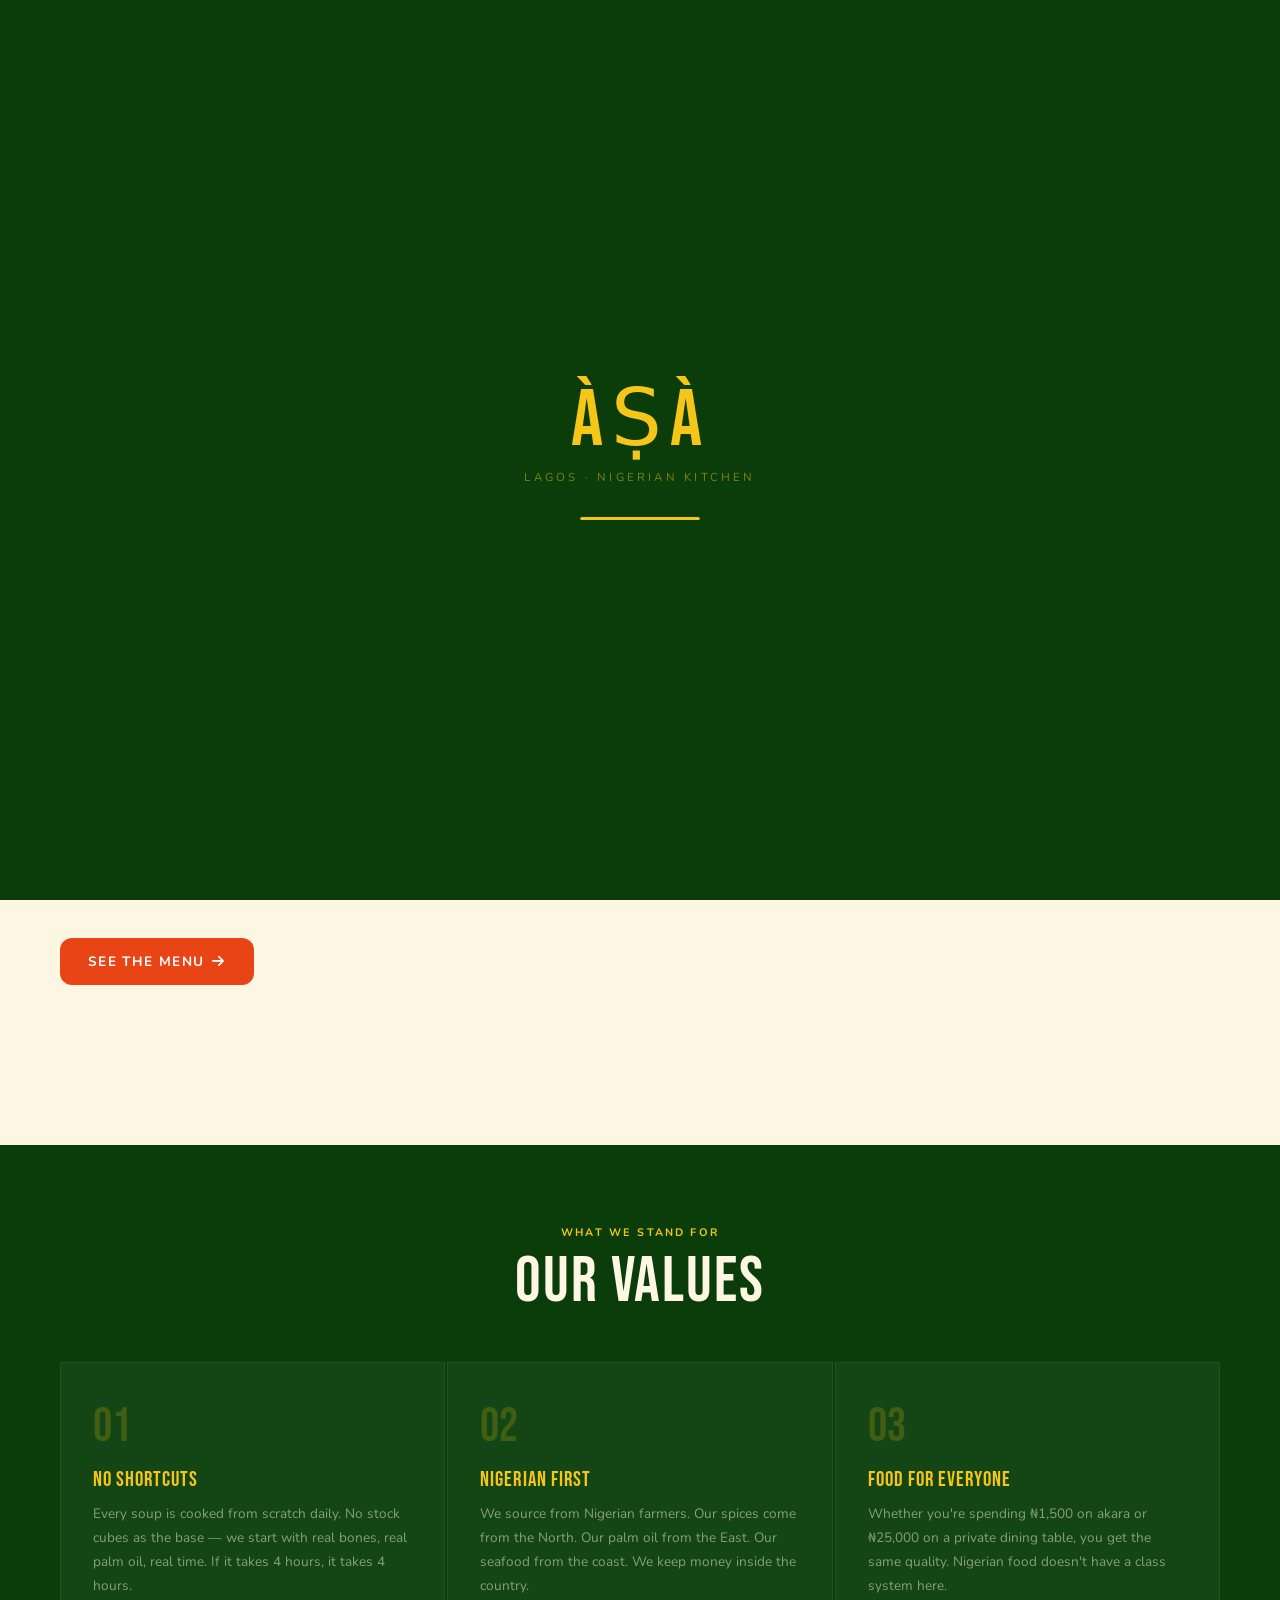
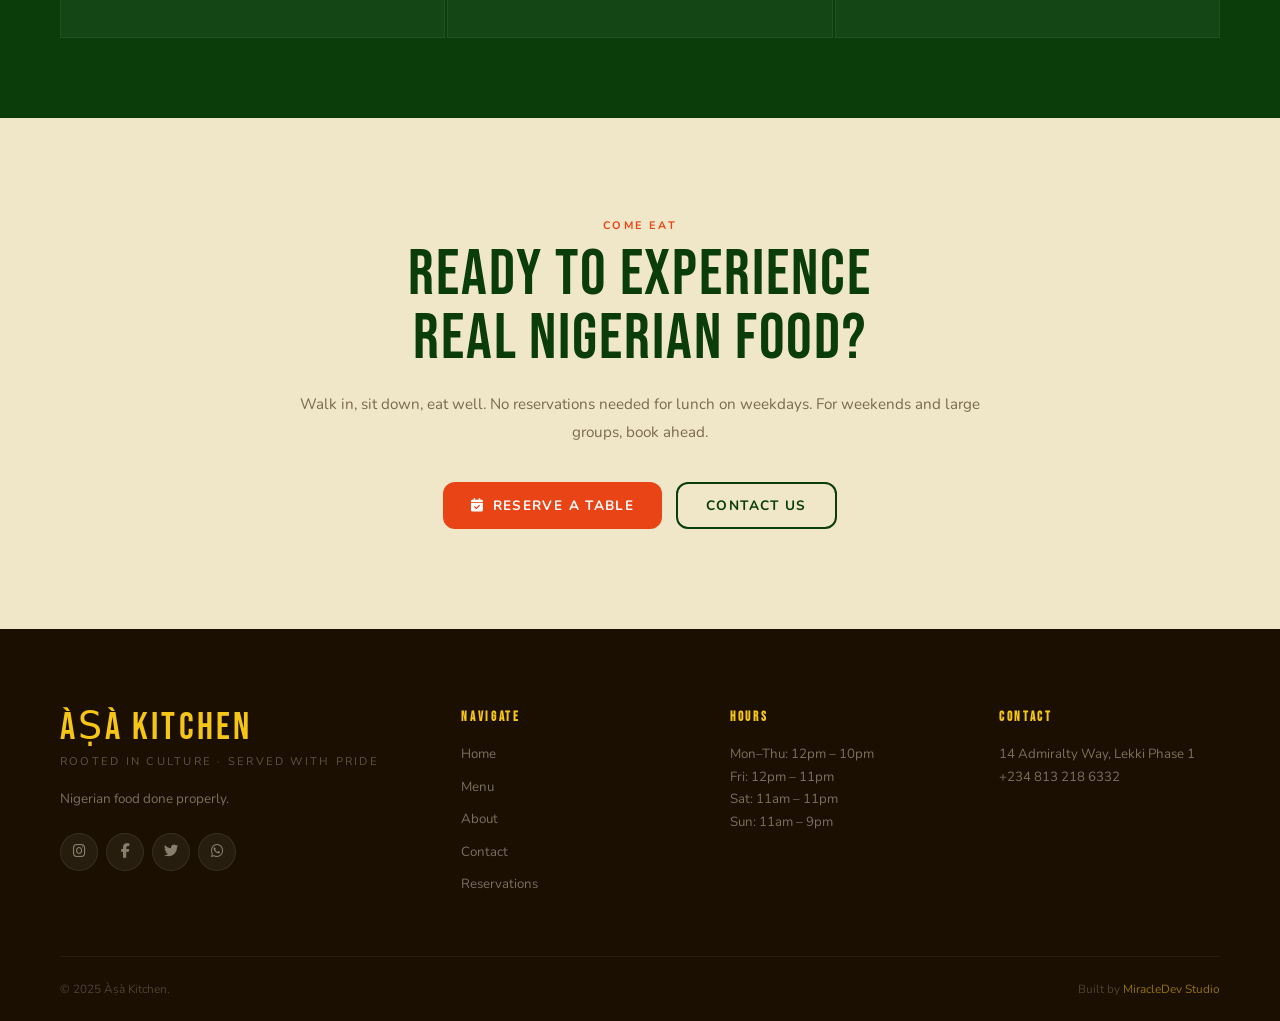
==== about.html @ 30924e13 "Add files via upload" ====
<!DOCTYPE html>
<html lang="en">
<head>
  <meta charset="UTF-8"/><meta name="viewport" content="width=device-width,initial-scale=1.0"/>
  <title>About — Àṣà Kitchen</title>
  <link rel="stylesheet" href="https://cdnjs.cloudflare.com/ajax/libs/font-awesome/6.5.0/css/all.min.css"/>
  <link rel="stylesheet" href="css/style.css"/>
</head>
<body>
<div id="preloader"><div class="pre-logo">ÀṢÀ</div><div class="pre-tagline">Lagos · Nigerian Kitchen</div><div class="pre-bar"><div class="pre-bar-fill"></div></div></div>
<nav class="navbar">
  <a href="index.html" class="nav-brand">ÀṢÀ <span>Kitchen</span></a>
  <ul class="nav-links" id="nav-links">
    <li><a href="index.html">Home</a></li><li><a href="menu.html">Menu</a></li><li><a href="about.html">About</a></li><li><a href="contact.html">Contact</a></li>
    <li class="nav-reserve"><a href="reservations.html">Reserve a Table</a></li>
  </ul>
  <div class="hamburger" id="hamburger"><span></span><span></span><span></span></div>
</nav>

<div class="page-banner">
  <div class="page-banner-content">
    <div class="section-label">Who We Are</div>
    <h1>Our Story</h1>
    <div class="breadcrumb"><a href="index.html">Home</a><i class="fa fa-chevron-right" style="font-size:.6rem;margin:0 4px"></i><span>About</span></div>
  </div>
</div>

<section class="about-section">
  <div class="about-grid reveal">
    <div>
      <div class="section-label">The Beginning</div>
      <div class="section-title" style="color:var(--green)">From a Buka Stall<br>to Lekki Phase 1</div>
      <p class="about-body">Àṣà Kitchen started in 2019 as a small buka stall on Adeleke Street, Surulere. The founder, Chef Adaeze Okonkwo, grew up watching her mother cook for weddings, naming ceremonies, and Sunday gatherings across Anambra State. She brought those recipes to Lagos.</p>
      <p class="about-body">The stall got too small. Word spread. In 2022, we moved to a proper kitchen on Victoria Island — not to become fancy, but because we needed room to cook properly. The firewood stayed. The palm oil stayed. The recipes stayed.</p>
      <p class="about-body">Today, Àṣà Kitchen feeds hundreds of people every week — from office workers grabbing lunch to families celebrating milestones. The food is the same as it's always been. That's the point.</p>
      <a href="menu.html" class="btn-primary" style="margin-top:24px;display:inline-flex;align-items:center;gap:8px;">See the Menu <i class="fa fa-arrow-right"></i></a>
    </div>
    <div class="about-img-wrap reveal">
      <img src="https://images.unsplash.com/photo-1414235077428-338989a2e8c0?w=900&q=80" alt="Àṣà Kitchen"/>
    </div>
  </div>
</section>

<section class="values-section">
  <div class="section-label" style="color:var(--yellow);text-align:center">What We Stand For</div>
  <div class="section-title" style="color:var(--cream);text-align:center">Our Values</div>
  <div class="values-grid reveal">
    <div class="value-card">
      <div class="value-num">01</div>
      <div class="value-title">No Shortcuts</div>
      <p class="value-text">Every soup is cooked from scratch daily. No stock cubes as the base — we start with real bones, real palm oil, real time. If it takes 4 hours, it takes 4 hours.</p>
    </div>
    <div class="value-card">
      <div class="value-num">02</div>
      <div class="value-title">Nigerian First</div>
      <p class="value-text">We source from Nigerian farmers. Our spices come from the North. Our palm oil from the East. Our seafood from the coast. We keep money inside the country.</p>
    </div>
    <div class="value-card">
      <div class="value-num">03</div>
      <div class="value-title">Food for Everyone</div>
      <p class="value-text">Whether you're spending ₦1,500 on akara or ₦25,000 on a private dining table, you get the same quality. Nigerian food doesn't have a class system here.</p>
    </div>
  </div>
</section>

<section style="background:var(--sand);padding:100px 60px;" class="reveal">
  <div style="max-width:700px;margin:0 auto;text-align:center;">
    <div class="section-label" style="color:var(--red)">Come Eat</div>
    <div class="section-title" style="color:var(--green);margin-bottom:20px;">Ready to Experience<br>Real Nigerian Food?</div>
    <p style="font-size:.95rem;color:var(--muted);line-height:1.8;margin-bottom:36px;">Walk in, sit down, eat well. No reservations needed for lunch on weekdays. For weekends and large groups, book ahead.</p>
    <div style="display:flex;gap:14px;justify-content:center;flex-wrap:wrap;">
      <a href="reservations.html" class="btn-primary"><i class="fa fa-calendar-check"></i> Reserve a Table</a>
      <a href="contact.html" class="btn-outline" style="border-color:var(--green);color:var(--green);">Contact Us</a>
    </div>
  </div>
</section>

<footer class="footer">
  <div class="footer-top">
    <div><div class="footer-brand-name">ÀṢÀ Kitchen</div><div class="footer-brand-tag">Rooted in Culture · Served with Pride</div><p class="footer-brand-desc">Nigerian food done properly.</p><div class="footer-socials"><a href="#" class="fsocial"><i class="fab fa-instagram"></i></a><a href="#" class="fsocial"><i class="fab fa-facebook-f"></i></a><a href="#" class="fsocial"><i class="fab fa-twitter"></i></a><a href="https://wa.me/2348132186332" class="fsocial"><i class="fab fa-whatsapp"></i></a></div></div>
    <div class="footer-col"><h4>Navigate</h4><ul><li><a href="index.html">Home</a></li><li><a href="menu.html">Menu</a></li><li><a href="about.html">About</a></li><li><a href="contact.html">Contact</a></li><li><a href="reservations.html">Reservations</a></li></ul></div>
    <div class="footer-col"><h4>Hours</h4><p>Mon–Thu: 12pm – 10pm</p><p>Fri: 12pm – 11pm</p><p>Sat: 11am – 11pm</p><p>Sun: 11am – 9pm</p></div>
    <div class="footer-col"><h4>Contact</h4><p>14 Admiralty Way, Lekki Phase 1</p><a href="tel:+2348132186332">+234 813 218 6332</a></div>
  </div>
  <div class="footer-bottom"><p>&copy; 2025 Àṣà Kitchen.</p><p>Built by <a href="#">MiracleDev Studio</a></p></div>
</footer>
<a href="#" class="back-top" id="backTop"><i class="fa fa-arrow-up"></i></a>
<script src="js/main.js"></script>
</body></html>
---- css/style.css ----
@import url("https://fonts.googleapis.com/css2?family=Bebas+Neue&family=Nunito:wght@300;400;600;700&display=swap");

:root {
  --green: #0a3d0a;
  --green2: #0f5c0f;
  --red: #e84416;
  --red-dk: #c23510;
  --yellow: #f5c518;
  --cream: #fdf6e3;
  --sand: #f0e6c8;
  --ink: #1a0f00;
  --muted: #7a6a50;
  --border: rgba(26, 15, 0, 0.12);
}

*,
*::before,
*::after {
  box-sizing: border-box;
  margin: 0;
  padding: 0;
}
html {
  scroll-behavior: smooth;
}
body {
  font-family: "Nunito", sans-serif;
  font-weight: 400;
  background: var(--cream);
  color: var(--ink);
  overflow-x: hidden;
}
a {
  text-decoration: none;
  transition: 0.3s ease;
}
img {
  max-width: 100%;
  display: block;
}

/* PRELOADER */
#preloader {
  position: fixed;
  inset: 0;
  background: var(--green);
  z-index: 99999;
  display: flex;
  align-items: center;
  justify-content: center;
  flex-direction: column;
  transition: opacity 0.6s ease, visibility 0.6s ease;
}
#preloader.hidden {
  opacity: 0;
  visibility: hidden;
  pointer-events: none;
}
.pre-logo {
  font-family: "Bebas Neue", sans-serif;
  font-size: 5rem;
  color: var(--yellow);
  letter-spacing: 0.1em;
  line-height: 1;
}
.pre-tagline {
  font-size: 0.72rem;
  color: rgba(245, 197, 24, 0.5);
  letter-spacing: 0.28em;
  text-transform: uppercase;
  margin-top: 8px;
}
.pre-bar {
  width: 120px;
  height: 3px;
  background: rgba(255, 255, 255, 0.1);
  border-radius: 8px;
  margin-top: 32px;
  overflow: hidden;
}
.pre-bar-fill {
  height: 100%;
  background: var(--yellow);
  border-radius: 8px;
  animation: loadbar 1.6s ease forwards;
}
@keyframes loadbar {
  from {
    width: 0;
  }
  to {
    width: 100%;
  }
}

/* NAVBAR */
.navbar {
  position: fixed;
  top: 0;
  left: 0;
  right: 0;
  z-index: 1000;
  padding: 0 48px;
  height: 72px;
  display: flex;
  align-items: center;
  justify-content: space-between;
  background: rgba(10, 61, 10, 0.94);
  backdrop-filter: blur(16px);
  border-bottom: 1px solid rgba(245, 197, 24, 0.15);
}
.nav-brand {
  font-family: "Bebas Neue", sans-serif;
  font-size: 1.8rem;
  letter-spacing: 0.08em;
  color: var(--yellow);
  line-height: 1;
}
.nav-brand span {
  color: rgba(245, 197, 24, 0.5);
  font-size: 0.85rem;
  letter-spacing: 0.2em;
  display: block;
  margin-top: -4px;
}
.nav-links {
  display: flex;
  align-items: center;
  gap: 4px;
  list-style: none;
}
.nav-links a {
  color: rgba(253, 246, 227, 0.7);
  font-size: 0.82rem;
  font-weight: 700;
  text-transform: uppercase;
  letter-spacing: 0.1em;
  padding: 6px 14px;
  border-radius: 999px;
  transition: color 0.2s;
}
.nav-links a:hover {
  color: var(--yellow);
}
.nav-links .nav-reserve a {
  background: var(--red);
  color: white;
  padding: 8px 20px;
  border-radius: 999px;
}
.nav-links .nav-reserve a:hover {
  background: var(--red-dk);
  color: white;
}
.hamburger {
  display: none;
  flex-direction: column;
  gap: 5px;
  cursor: pointer;
  padding: 4px;
}
.hamburger span {
  width: 24px;
  height: 2px;
  background: var(--yellow);
  border-radius: 8px;
  transition: all 0.3s ease;
  display: block;
}
.hamburger.open span:nth-child(1) {
  transform: rotate(45deg) translate(5px, 5px);
}
.hamburger.open span:nth-child(2) {
  opacity: 0;
}
.hamburger.open span:nth-child(3) {
  transform: rotate(-45deg) translate(5px, -5px);
}

/* MARQUEE */
.marquee-strip {
  background: var(--yellow);
  padding: 10px 0;
  overflow: hidden;
  white-space: nowrap;
}
.marquee-track {
  display: inline-flex;
  animation: marquee 22s linear infinite;
}
.marquee-track span {
  font-family: "Bebas Neue", sans-serif;
  font-size: 1rem;
  color: var(--green);
  letter-spacing: 0.15em;
  padding: 0 28px;
}
.marquee-track span.sep {
  color: var(--red);
  padding: 0 4px;
}
@keyframes marquee {
  from {
    transform: translateX(0);
  }
  to {
    transform: translateX(-50%);
  }
}

/* HERO */
.hero {
  min-height: 100vh;
  background: var(--green);
  display: grid;
  grid-template-columns: 1fr 1fr;
  position: relative;
  overflow: hidden;
  padding-top: 72px;
}
.hero-left {
  display: flex;
  flex-direction: column;
  justify-content: center;
  padding: 80px 48px 80px 60px;
  position: relative;
  z-index: 2;
}
.hero-eyebrow {
  display: inline-flex;
  align-items: center;
  gap: 10px;
  font-size: 0.7rem;
  font-weight: 700;
  text-transform: uppercase;
  letter-spacing: 0.2em;
  color: var(--yellow);
  margin-bottom: 24px;
}
.hero-eyebrow::before {
  content: "";
  width: 32px;
  height: 2px;
  background: var(--yellow);
}
.hero h1 {
  font-family: "Bebas Neue", sans-serif;
  font-size: clamp(4rem, 9vw, 8rem);
  line-height: 0.92;
  letter-spacing: 0.02em;
  color: var(--cream);
  margin-bottom: 28px;
}
.hero h1 .accent {
  color: var(--yellow);
  display: block;
}
.hero h1 .accent-red {
  color: var(--red);
  display: block;
}
.hero-desc {
  font-size: 1rem;
  color: rgba(253, 246, 227, 0.65);
  line-height: 1.75;
  max-width: 380px;
  margin-bottom: 40px;
}
.hero-actions {
  display: flex;
  gap: 14px;
  flex-wrap: wrap;
}
.btn-primary {
  display: inline-flex;
  align-items: center;
  gap: 8px;
  background: var(--red);
  color: white;
  font-weight: 700;
  font-size: 0.85rem;
  text-transform: uppercase;
  letter-spacing: 0.1em;
  padding: 14px 28px;
  border-radius: 12px;
  transition: background 0.25s, transform 0.2s;
}
.btn-primary:hover {
  background: var(--red-dk);
  transform: translateY(-2px);
  color: white;
}
.btn-outline {
  display: inline-flex;
  align-items: center;
  gap: 8px;
  border: 2px solid rgba(245, 197, 24, 0.4);
  color: var(--yellow);
  font-weight: 700;
  font-size: 0.85rem;
  text-transform: uppercase;
  letter-spacing: 0.1em;
  padding: 12px 28px;
  border-radius: 12px;
  transition: border-color 0.25s, background 0.25s;
}
.btn-outline:hover {
  border-color: var(--yellow);
  background: rgba(245, 197, 24, 0.1);
  color: var(--yellow);
}
.hero-right {
  position: relative;
  overflow: hidden;
}
.hero-img-wrap {
  position: absolute;
  inset: 0;
}
.hero-img-wrap img {
  width: 100%;
  height: 100%;
  object-fit: cover;
  opacity: 0.55;
  filter: saturate(1.3);
}
.hero-img-wrap::after {
  content: "";
  position: absolute;
  inset: 0;
  background: linear-gradient(to right, var(--green) 0%, transparent 40%);
}
.hero-badge {
  position: absolute;
  bottom: 48px;
  right: 48px;
  width: 118px;
  height: 118px;
  background: var(--yellow);
  border-radius: 50%;
  display: flex;
  flex-direction: column;
  align-items: center;
  justify-content: center;
  text-align: center;
  z-index: 3;
  animation: spin-slow 14s linear infinite;
}
.hero-badge-inner {
  font-family: "Bebas Neue", sans-serif;
  font-size: 1.5rem;
  color: var(--green);
  line-height: 1;
}
.hero-badge-sub {
  font-size: 0.58rem;
  font-weight: 700;
  color: var(--green);
  text-transform: uppercase;
  letter-spacing: 0.1em;
}
@keyframes spin-slow {
  from {
    transform: rotate(0);
  }
  to {
    transform: rotate(360deg);
  }
}
.hero-bg-text {
  position: absolute;
  bottom: -20px;
  left: 0;
  font-family: "Bebas Neue", sans-serif;
  font-size: 22vw;
  color: rgba(255, 255, 255, 0.022);
  line-height: 1;
  letter-spacing: -0.02em;
  pointer-events: none;
  user-select: none;
  white-space: nowrap;
}

/* DIAGONAL DIVIDERS */
.diag {
  width: 100%;
  height: 70px;
  position: relative;
  overflow: hidden;
}
.diag.g2c {
  background: var(--green);
}
.diag.g2c::after {
  content: "";
  position: absolute;
  bottom: 0;
  left: 0;
  right: 0;
  height: 100%;
  background: var(--cream);
  clip-path: polygon(0 60%, 100% 0, 100% 100%, 0 100%);
}
.diag.c2g {
  background: var(--cream);
}
.diag.c2g::after {
  content: "";
  position: absolute;
  bottom: 0;
  left: 0;
  right: 0;
  height: 100%;
  background: var(--green);
  clip-path: polygon(0 60%, 100% 0, 100% 100%, 0 100%);
}
.diag.s2g {
  background: var(--sand);
}
.diag.s2g::after {
  content: "";
  position: absolute;
  bottom: 0;
  left: 0;
  right: 0;
  height: 100%;
  background: var(--green);
  clip-path: polygon(0 60%, 100% 0, 100% 100%, 0 100%);
}
.diag.c2s {
  background: var(--cream);
}
.diag.c2s::after {
  content: "";
  position: absolute;
  bottom: 0;
  left: 0;
  right: 0;
  height: 100%;
  background: var(--sand);
  clip-path: polygon(0 60%, 100% 0, 100% 100%, 0 100%);
}

/* FEATURED */
.featured {
  background: var(--cream);
  padding: 80px 60px;
}
.section-head {
  display: flex;
  justify-content: space-between;
  align-items: flex-end;
  margin-bottom: 52px;
  gap: 24px;
  flex-wrap: wrap;
}
.section-label {
  font-size: 0.68rem;
  font-weight: 700;
  text-transform: uppercase;
  letter-spacing: 0.2em;
  color: var(--red);
  margin-bottom: 10px;
}
.section-title {
  font-family: "Bebas Neue", sans-serif;
  font-size: clamp(2.4rem, 5vw, 4rem);
  letter-spacing: 0.03em;
  color: var(--ink);
  line-height: 1;
}
.section-link {
  font-size: 0.82rem;
  font-weight: 700;
  text-transform: uppercase;
  letter-spacing: 0.12em;
  color: var(--red);
  display: flex;
  align-items: center;
  gap: 6px;
  flex-shrink: 0;
  transition: gap 0.2s;
}
.section-link:hover {
  gap: 12px;
  color: var(--red-dk);
}
.dishes-grid {
  display: grid;
  grid-template-columns: repeat(3, 1fr);
  gap: 10px;
}
.dish-card {
  background: white;
  position: relative;
  overflow: hidden;
  cursor: pointer;
  border-radius: 20px;
}
.dish-card:hover .dish-img img {
  transform: scale(1.08);
}
.dish-card:hover .dish-overlay {
  opacity: 1;
}
.dish-num {
  position: absolute;
  top: 14px;
  left: 14px;
  font-family: "Bebas Neue", sans-serif;
  font-size: 2.8rem;
  color: rgba(255, 255, 255, 0.22);
  line-height: 1;
  z-index: 2;
  pointer-events: none;
}
.dish-tag {
  position: absolute;
  top: 14px;
  right: 14px;
  background: var(--yellow);
  color: var(--green);
  font-size: 0.6rem;
  font-weight: 700;
  text-transform: uppercase;
  letter-spacing: 0.1em;
  padding: 4px 10px;
  border-radius: 8px;
  z-index: 2;
}
.dish-img {
  width: 100%;
  height: 250px;
  overflow: hidden;
}
.dish-img img {
  width: 100%;
  height: 100%;
  object-fit: cover;
  transition: transform 0.5s ease;
}
.dish-overlay {
  position: absolute;
  inset: 0;
  background: rgba(10, 61, 10, 0.65);
  opacity: 0;
  transition: opacity 0.3s ease;
  display: flex;
  align-items: center;
  justify-content: center;
}
.dish-overlay-text {
  font-family: "Bebas Neue", sans-serif;
  font-size: 1.2rem;
  color: var(--yellow);
  letter-spacing: 0.15em;
}
.dish-info {
  padding: 20px;
  border-top: 3px solid var(--yellow);
}
.dish-name {
  font-family: "Bebas Neue", sans-serif;
  font-size: 1.35rem;
  letter-spacing: 0.04em;
  color: var(--ink);
  margin-bottom: 4px;
}
.dish-desc {
  font-size: 0.82rem;
  color: var(--muted);
  line-height: 1.6;
}
.dish-price {
  font-family: "Bebas Neue", sans-serif;
  font-size: 1.15rem;
  color: var(--red);
  margin-top: 10px;
  letter-spacing: 0.05em;
}

/* STORY */
.story {
  background: var(--green);
  padding: 100px 60px;
  display: grid;
  grid-template-columns: 1fr 1fr;
  gap: 80px;
  align-items: center;
  position: relative;
  overflow: hidden;
}
.story-tag-bg {
  position: absolute;
  right: -40px;
  top: 50%;
  transform: translateY(-50%);
  font-family: "Bebas Neue", sans-serif;
  font-size: 18vw;
  color: rgba(255, 255, 255, 0.028);
  line-height: 1;
  pointer-events: none;
  user-select: none;
}
.story-imgs {
  position: relative;
  height: 460px;
}
.story-img-main {
  position: absolute;
  top: 0;
  left: 0;
  width: 75%;
  height: 80%;
  border-radius: 16px;
  overflow: hidden;
}
.story-img-main img {
  width: 100%;
  height: 100%;
  object-fit: cover;
}
.story-img-accent {
  position: absolute;
  bottom: 0;
  right: 0;
  width: 52%;
  height: 52%;
  border-radius: 16px;
  overflow: hidden;
  border: 6px solid var(--green);
}
.story-img-accent img {
  width: 100%;
  height: 100%;
  object-fit: cover;
}
.story-stat {
  position: absolute;
  top: 50%;
  right: -20px;
  transform: translateY(-50%);
  background: var(--yellow);
  padding: 20px 22px;
  text-align: center;
  border-radius: 12px;
  z-index: 2;
}
.story-stat-num {
  font-family: "Bebas Neue", sans-serif;
  font-size: 2.4rem;
  color: var(--green);
  line-height: 1;
}
.story-stat-label {
  font-size: 0.62rem;
  font-weight: 700;
  text-transform: uppercase;
  letter-spacing: 0.1em;
  color: var(--green);
  margin-top: 2px;
}
.story-content .section-label {
  color: var(--yellow);
}
.story-content .section-title {
  color: var(--cream);
}
.story-text {
  color: rgba(253, 246, 227, 0.65);
  font-size: 0.95rem;
  line-height: 1.85;
  margin: 24px 0 36px;
  max-width: 440px;
}
.story-features {
  display: flex;
  flex-direction: column;
  gap: 14px;
  margin-bottom: 38px;
}
.story-feature {
  display: flex;
  align-items: center;
  gap: 12px;
  font-size: 0.88rem;
  font-weight: 600;
  color: rgba(253, 246, 227, 0.8);
}
.story-dot {
  width: 8px;
  height: 8px;
  background: var(--yellow);
  border-radius: CIRCLE;
  flex-shrink: 0;
}
.btn-story {
  display: inline-flex;
  align-items: center;
  gap: 8px;
  background: transparent;
  border: 2px solid var(--yellow);
  color: var(--yellow);
  font-weight: 700;
  font-size: 0.85rem;
  text-transform: uppercase;
  letter-spacing: 0.1em;
  padding: 13px 28px;
  border-radius: 12px;
  transition: background 0.25s, color 0.25s;
}
.btn-story:hover {
  background: var(--yellow);
  color: var(--green);
}

/* HOURS & LOCATION */
.hours-loc {
  background: var(--sand);
  padding: 100px 60px;
  display: grid;
  grid-template-columns: 1fr 1fr;
  gap: 80px;
  align-items: start;
}
.hours-side .section-label {
  color: var(--red);
}
.hours-side .section-title {
  color: var(--green);
}
.hours-list {
  margin-top: 36px;
}
.hours-row {
  display: flex;
  justify-content: space-between;
  align-items: center;
  padding: 15px 0;
  border-bottom: 1px solid var(--border);
}
.hours-row:last-child {
  border-bottom: none;
}
.hours-day {
  font-size: 0.82rem;
  font-weight: 700;
  color: var(--ink);
  text-transform: uppercase;
  letter-spacing: 0.08em;
}
.hours-time {
  font-family: "Bebas Neue", sans-serif;
  font-size: 1.1rem;
  letter-spacing: 0.08em;
  color: var(--green);
}
.hours-special {
  margin-top: 22px;
  background: var(--green);
  color: var(--cream);
  padding: 20px 24px;
  border-radius: 20px;
  font-size: 0.85rem;
  line-height: 1.7;
}
.hours-special strong {
  color: var(--yellow);
  display: block;
  font-family: "Bebas Neue", sans-serif;
  font-size: 1rem;
  letter-spacing: 0.1em;
  margin-bottom: 4px;
}
.loc-map {
  width: 100%;
  height: 300px;
  background: var(--green);
  border-radius: 16px;
  display: flex;
  align-items: center;
  justify-content: center;
  position: relative;
  overflow: hidden;
}
.loc-map::before {
  content: "";
  position: absolute;
  inset: 0;
  background: repeating-linear-gradient(
    -45deg,
    transparent,
    transparent 20px,
    rgba(245, 197, 24, 0.04) 20px,
    rgba(245, 197, 24, 0.04) 22px
  );
}
.loc-map-label {
  font-family: "Bebas Neue", sans-serif;
  font-size: 1.1rem;
  color: var(--yellow);
  letter-spacing: 0.15em;
  text-align: center;
  position: relative;
  z-index: 1;
}
.loc-map-label i {
  font-size: 2.4rem;
  display: block;
  margin-bottom: 8px;
}
.loc-details {
  margin-top: 28px;
  display: flex;
  flex-direction: column;
  gap: 14px;
}
.loc-item {
  display: flex;
  align-items: flex-start;
  gap: 14px;
  font-size: 0.88rem;
  color: var(--ink);
  line-height: 1.6;
}
.loc-icon {
  width: 38px;
  height: 38px;
  background: var(--green);
  color: var(--yellow);
  border-radius: 50%;
  display: flex;
  align-items: center;
  justify-content: center;
  flex-shrink: 0;
  font-size: 1rem;
}

/* RESERVE CTA */
.reserve-cta {
  background: var(--red);
  padding: 100px 60px;
  display: grid;
  grid-template-columns: 1fr auto;
  gap: 60px;
  align-items: center;
  position: relative;
  overflow: hidden;
}
.reserve-cta::before {
  content: "BOOK";
  position: absolute;
  right: 180px;
  top: 50%;
  transform: translateY(-50%);
  font-family: "Bebas Neue", sans-serif;
  font-size: 22vw;
  color: rgba(255, 255, 255, 0.06);
  line-height: 1;
  pointer-events: none;
}
.reserve-cta .section-label {
  color: rgba(255, 255, 255, 0.6);
}
.reserve-cta .section-title {
  color: white;
}
.reserve-text {
  font-size: 0.95rem;
  color: rgba(255, 255, 255, 0.72);
  line-height: 1.75;
  margin-top: 14px;
  max-width: 480px;
}
.btn-reserve {
  display: inline-flex;
  align-items: center;
  gap: 10px;
  background: var(--yellow);
  color: var(--green);
  font-family: "Bebas Neue", sans-serif;
  font-size: 1.1rem;
  letter-spacing: 0.12em;
  padding: 18px 36px;
  border-radius: 12px;
  white-space: nowrap;
  transition: background 0.25s, transform 0.2s;
  flex-shrink: 0;
}
.btn-reserve:hover {
  background: #f0bc10;
  transform: translateY(-2px);
  color: var(--green);
}

/* CATERING */
.catering {
  background: var(--cream);
  padding: 100px 60px;
  display: grid;
  grid-template-columns: 1fr 1fr;
  gap: 80px;
  align-items: center;
}
.catering-imgs {
  position: relative;
  height: 420px;
}
.cat-img-1 {
  position: absolute;
  top: 0;
  right: 0;
  width: 82%;
  height: 72%;
  border-radius: 16px;
  overflow: hidden;
}
.cat-img-1 img {
  width: 100%;
  height: 100%;
  object-fit: cover;
}
.cat-img-2 {
  position: absolute;
  bottom: 0;
  left: 0;
  width: 58%;
  height: 54%;
  border-radius: 16px;
  overflow: hidden;
  border: 6px solid var(--cream);
}
.cat-img-2 img {
  width: 100%;
  height: 100%;
  object-fit: cover;
}
.catering-floating {
  position: absolute;
  top: 50%;
  left: 50%;
  transform: translate(-50%, -50%);
  background: var(--green);
  color: var(--yellow);
  font-family: "Bebas Neue", sans-serif;
  font-size: 0.95rem;
  letter-spacing: 0.2em;
  padding: 12px 18px;
  border-radius: 12px;
  white-space: nowrap;
  z-index: 2;
}
.catering-content .section-label {
  color: var(--red);
}
.catering-content .section-title {
  color: var(--ink);
  margin-bottom: 18px;
}
.catering-text {
  font-size: 0.93rem;
  color: var(--muted);
  line-height: 1.8;
  margin-bottom: 28px;
}
.catering-perks {
  display: grid;
  grid-template-columns: 1fr 1fr;
  gap: 10px;
  margin-bottom: 32px;
}
.perk {
  display: flex;
  align-items: center;
  gap: 8px;
  font-size: 0.8rem;
  font-weight: 700;
  color: var(--ink);
  text-transform: uppercase;
  letter-spacing: 0.06em;
}
.perk::before {
  content: "";
  width: 6px;
  height: 6px;
  background: var(--red);
  border-radius: CIRCLE;
  flex-shrink: 0;
}

/* FOOTER */
.footer {
  background: var(--ink);
  padding: 80px 60px 0;
}
.footer-top {
  display: grid;
  grid-template-columns: 1.6fr 1fr 1fr 1fr;
  gap: 48px;
  padding-bottom: 60px;
  border-bottom: 1px solid rgba(255, 255, 255, 0.06);
}
.footer-brand-name {
  font-family: "Bebas Neue", sans-serif;
  font-size: 2.4rem;
  color: var(--yellow);
  letter-spacing: 0.08em;
  line-height: 1;
  margin-bottom: 6px;
}
.footer-brand-tag {
  font-size: 0.7rem;
  color: rgba(253, 246, 227, 0.3);
  text-transform: uppercase;
  letter-spacing: 0.2em;
  margin-bottom: 18px;
}
.footer-brand-desc {
  font-size: 0.84rem;
  color: rgba(253, 246, 227, 0.42);
  line-height: 1.8;
  margin-bottom: 22px;
}
.footer-socials {
  display: flex;
  gap: 8px;
}
.fsocial {
  width: 38px;
  height: 38px;
  background: rgba(255, 255, 255, 0.06);
  border: 1px solid rgba(255, 255, 255, 0.08);
  border-radius: 50%;
  display: flex;
  align-items: center;
  justify-content: center;
  color: rgba(253, 246, 227, 0.45);
  font-size: 0.9rem;
  transition: background 0.2s, color 0.2s, border-color 0.2s;
}
.fsocial:hover {
  background: var(--red);
  color: white;
  border-color: var(--red);
}
.footer-col h4 {
  font-family: "Bebas Neue", sans-serif;
  font-size: 0.82rem;
  letter-spacing: 0.2em;
  color: var(--yellow);
  margin-bottom: 18px;
  text-transform: uppercase;
}
.footer-col ul {
  list-style: none;
  display: flex;
  flex-direction: column;
  gap: 10px;
}
.footer-col ul a,
.footer-col p,
.footer-col a {
  font-size: 0.83rem;
  color: rgba(253, 246, 227, 0.42);
  line-height: 1.7;
  display: block;
  transition: color 0.2s;
}
.footer-col ul a:hover,
.footer-col a:hover {
  color: var(--yellow);
}
.footer-bottom {
  padding: 24px 0;
  display: flex;
  justify-content: space-between;
  align-items: center;
  flex-wrap: wrap;
  gap: 12px;
}
.footer-bottom p {
  font-size: 0.74rem;
  color: rgba(253, 246, 227, 0.22);
}
.footer-bottom a {
  color: rgba(245, 197, 24, 0.55);
}
.footer-bottom a:hover {
  color: var(--yellow);
}

/* BACK TO TOP */
.back-top {
  position: fixed;
  bottom: 28px;
  right: 28px;
  width: 46px;
  height: 46px;
  background: var(--red);
  color: white;
  border-radius: CIRCLE;
  display: none;
  align-items: center;
  justify-content: center;
  font-size: 1rem;
  z-index: 500;
  box-shadow: 0 4px 16px rgba(232, 68, 22, 0.4);
  transition: transform 0.2s, background 0.2s;
}
.back-top.show {
  display: flex;
}
.back-top:hover {
  transform: translateY(-3px);
  background: var(--red-dk);
  color: white;
}

/* SCROLL REVEAL */
.reveal {
  opacity: 0;
  transform: translateY(28px);
  transition: opacity 0.7s ease, transform 0.7s ease;
}
.reveal.visible {
  opacity: 1;
  transform: translateY(0);
}

/* PAGE BANNER */
.page-banner {
  min-height: 340px;
  background: var(--green);
  display: flex;
  align-items: flex-end;
  padding: 60px 60px;
  padding-top: 100px;
  position: relative;
  overflow: hidden;
}
.page-banner::before {
  content: "";
  position: absolute;
  inset: 0;
  background: repeating-linear-gradient(
    -45deg,
    transparent,
    transparent 28px,
    rgba(245, 197, 24, 0.03) 28px,
    rgba(245, 197, 24, 0.03) 30px
  );
}
.page-banner-content {
  position: relative;
  z-index: 1;
}
.page-banner h1 {
  font-family: "Bebas Neue", sans-serif;
  font-size: clamp(3.5rem, 7vw, 6rem);
  letter-spacing: 0.04em;
  color: var(--cream);
  line-height: 1;
}
.page-banner .section-label {
  margin-bottom: 12px;
  color: var(--yellow);
}
.breadcrumb {
  display: flex;
  align-items: center;
  gap: 8px;
  margin-top: 14px;
  font-size: 0.76rem;
  font-weight: 700;
  text-transform: uppercase;
  letter-spacing: 0.1em;
  color: rgba(253, 246, 227, 0.4);
}
.breadcrumb a {
  color: rgba(253, 246, 227, 0.4);
}
.breadcrumb a:hover {
  color: var(--yellow);
}
.breadcrumb span {
  color: var(--yellow);
}

/* FORM STYLES */
.form-section {
  background: var(--cream);
  padding: 80px 60px;
}
.form-grid {
  display: grid;
  grid-template-columns: 1fr 1fr;
  gap: 80px;
  align-items: start;
  max-width: 1100px;
  margin: 0 auto;
}
.form-info .section-title {
  color: var(--green);
  margin-bottom: 20px;
}
.form-info-text {
  font-size: 0.93rem;
  color: var(--muted);
  line-height: 1.8;
  margin-bottom: 32px;
}
.form-contact-item {
  display: flex;
  align-items: flex-start;
  gap: 14px;
  margin-bottom: 20px;
  font-size: 0.88rem;
  color: var(--ink);
  line-height: 1.6;
}
.form-icon {
  width: 38px;
  height: 38px;
  background: var(--green);
  color: var(--yellow);
  border-radius: 50%;
  display: flex;
  align-items: center;
  justify-content: center;
  flex-shrink: 0;
  font-size: 1rem;
}
.form-card {
  background: white;
  border-radius: 28px;
  padding: 40px;
  border: 1px solid var(--border);
  box-shadow: 0 4px 24px rgba(26, 15, 0, 0.08);
}
.form-card h3 {
  font-family: "Bebas Neue", sans-serif;
  font-size: 1.6rem;
  letter-spacing: 0.05em;
  color: var(--green);
  margin-bottom: 24px;
}
.form-group {
  margin-bottom: 18px;
}
.form-group label {
  display: block;
  font-size: 0.78rem;
  font-weight: 700;
  text-transform: uppercase;
  letter-spacing: 0.1em;
  color: var(--ink);
  margin-bottom: 6px;
}
.form-group input,
.form-group select,
.form-group textarea {
  width: 100%;
  padding: 12px 14px;
  border: 1.5px solid var(--border);
  border-radius: 16px;
  background: var(--cream);
  color: var(--ink);
  font-family: "Nunito", sans-serif;
  font-size: 0.9rem;
  transition: border-color 0.2s, box-shadow 0.2s;
  outline: none;
}
.form-group input:focus,
.form-group select:focus,
.form-group textarea:focus {
  border-color: var(--green);
  box-shadow: 0 0 0 3px rgba(10, 61, 10, 0.08);
}
.form-group textarea {
  resize: vertical;
  min-height: 120px;
}
.form-row {
  display: grid;
  grid-template-columns: 1fr 1fr;
  gap: 14px;
}
.btn-submit {
  width: 100%;
  padding: 15px;
  background: var(--red);
  color: white;
  font-family: "Bebas Neue", sans-serif;
  font-size: 1rem;
  letter-spacing: 0.15em;
  border: none;
  border-radius: 16px;
  cursor: pointer;
  margin-top: 8px;
  transition: background 0.25s, transform 0.2s;
}
.btn-submit:hover {
  background: var(--red-dk);
  transform: translateY(-1px);
}

/* MENU PAGE */
.menu-section {
  background: var(--cream);
  padding: 80px 60px;
}
.menu-filter {
  display: flex;
  gap: 8px;
  flex-wrap: wrap;
  margin-bottom: 48px;
}
.filter-btn {
  font-family: "Bebas Neue", sans-serif;
  font-size: 0.85rem;
  letter-spacing: 0.12em;
  text-transform: uppercase;
  padding: 8px 20px;
  border-radius: 999px;
  border: 2px solid var(--border);
  background: transparent;
  color: var(--ink);
  cursor: pointer;
  transition: all 0.2s;
}
.filter-btn.active,
.filter-btn:hover {
  background: var(--green);
  color: var(--yellow);
  border-color: var(--green);
}
.menu-category-title {
  font-family: "Bebas Neue", sans-serif;
  font-size: 2rem;
  letter-spacing: 0.05em;
  color: var(--green);
  margin-bottom: 24px;
  padding-bottom: 10px;
  border-bottom: 3px solid var(--yellow);
}
.menu-grid {
  display: grid;
  grid-template-columns: repeat(auto-fill, minmax(280px, 1fr));
  gap: 20px;
  margin-bottom: 60px;
}
.menu-card {
  background: white;
  border-radius: 20px;
  overflow: hidden;
  border: 1px solid var(--border);
  transition: transform 0.25s, box-shadow 0.25s;
}
.menu-card:hover {
  transform: translateY(-4px);
  box-shadow: 0 8px 32px rgba(26, 15, 0, 0.12);
}
.menu-card-img {
  height: 180px;
  overflow: hidden;
}
.menu-card-img img {
  width: 100%;
  height: 100%;
  object-fit: cover;
  transition: transform 0.4s ease;
}
.menu-card:hover .menu-card-img img {
  transform: scale(1.06);
}
.menu-card-body {
  padding: 16px;
}
.menu-card-top {
  display: flex;
  justify-content: space-between;
  align-items: flex-start;
  gap: 8px;
  margin-bottom: 6px;
}
.menu-card-name {
  font-family: "Bebas Neue", sans-serif;
  font-size: 1.15rem;
  letter-spacing: 0.04em;
  color: var(--ink);
}
.menu-card-price {
  font-family: "Bebas Neue", sans-serif;
  font-size: 1.1rem;
  color: var(--red);
  white-space: nowrap;
}
.menu-card-desc {
  font-size: 0.82rem;
  color: var(--muted);
  line-height: 1.55;
}
.menu-badge {
  display: inline-block;
  font-size: 0.58rem;
  font-weight: 700;
  text-transform: uppercase;
  letter-spacing: 0.1em;
  padding: 3px 8px;
  border-radius: 8px;
  margin-bottom: 8px;
}
.badge-popular {
  background: rgba(232, 68, 22, 0.1);
  color: var(--red);
}
.badge-new {
  background: rgba(10, 61, 10, 0.1);
  color: var(--green);
}
.badge-spicy {
  background: rgba(245, 197, 24, 0.2);
  color: #8a6000;
}

/* ABOUT PAGE */
.about-section {
  background: var(--cream);
  padding: 80px 60px;
}
.about-grid {
  display: grid;
  grid-template-columns: 1fr 1fr;
  gap: 80px;
  align-items: center;
  margin-bottom: 80px;
}
.about-text .section-title {
  color: var(--green);
  margin-bottom: 20px;
}
.about-body {
  font-size: 0.95rem;
  color: var(--muted);
  line-height: 1.85;
  margin-bottom: 20px;
}
.about-img-wrap {
  border-radius: 20px;
  overflow: hidden;
  height: 440px;
}
.about-img-wrap img {
  width: 100%;
  height: 100%;
  object-fit: cover;
}
.values-section {
  background: var(--green);
  padding: 80px 60px;
}
.values-grid {
  display: grid;
  grid-template-columns: repeat(3, 1fr);
  gap: 2px;
  margin-top: 48px;
}
.value-card {
  background: rgba(255, 255, 255, 0.04);
  border: 1px solid rgba(255, 255, 255, 0.06);
  padding: 40px 32px;
  transition: background 0.3s;
}
.value-card:hover {
  background: rgba(255, 255, 255, 0.08);
}
.value-num {
  font-family: "Bebas Neue", sans-serif;
  font-size: 3rem;
  color: rgba(245, 197, 24, 0.2);
  line-height: 1;
  margin-bottom: 16px;
}
.value-title {
  font-family: "Bebas Neue", sans-serif;
  font-size: 1.3rem;
  color: var(--yellow);
  letter-spacing: 0.05em;
  margin-bottom: 10px;
}
.value-text {
  font-size: 0.85rem;
  color: rgba(253, 246, 227, 0.5);
  line-height: 1.75;
}
.values-section .section-title {
  color: var(--cream);
}
.values-section .section-label {
  color: var(--yellow);
}

/* RESPONSIVE */
@media (max-width: 1024px) {
  .hero {
    grid-template-columns: 1fr;
  }
  .hero-right {
    display: none;
  }
  .hero-left {
    padding: 80px 40px;
  }
  .story {
    grid-template-columns: 1fr;
    gap: 48px;
  }
  .story-imgs {
    height: 300px;
  }
  .hours-loc {
    grid-template-columns: 1fr;
    gap: 48px;
  }
  .catering {
    grid-template-columns: 1fr;
  }
  .catering-imgs {
    height: 300px;
  }
  .reserve-cta {
    grid-template-columns: 1fr;
  }
  .footer-top {
    grid-template-columns: 1fr 1fr;
  }
  .dishes-grid {
    grid-template-columns: 1fr 1fr;
  }
  .form-grid {
    grid-template-columns: 1fr;
  }
  .about-grid {
    grid-template-columns: 1fr;
  }
  .values-grid {
    grid-template-columns: 1fr 1fr;
  }
}

@media (max-width: 768px) {
  .navbar {
    padding: 0 20px;
  }
  .nav-links {
    position: fixed;
    top: 72px;
    left: 0;
    right: 0;
    background: var(--green);
    flex-direction: column;
    align-items: stretch;
    padding: 0;
    max-height: 0;
    overflow: hidden;
    transition: max-height 0.4s ease;
    gap: 0;
  }
  .nav-links.open {
    max-height: 420px;
  }
  .nav-links li a {
    display: block;
    padding: 15px 24px;
    border-bottom: 1px solid rgba(255, 255, 255, 0.06);
  }
  .nav-links .nav-reserve {
    padding: 16px 24px;
  }
  .hamburger {
    display: flex;
  }
  .featured,
  .story,
  .hours-loc,
  .reserve-cta,
  .catering,
  .footer,
  .about-section,
  .menu-section,
  .form-section,
  .values-section {
    padding-left: 24px;
    padding-right: 24px;
  }
  .dishes-grid {
    grid-template-columns: 1fr;
  }
  .footer-top {
    grid-template-columns: 1fr;
  }
  .catering-perks {
    grid-template-columns: 1fr;
  }
  .form-row {
    grid-template-columns: 1fr;
  }
  .values-grid {
    grid-template-columns: 1fr;
  }
  .page-banner {
    padding: 80px 24px 40px;
  }
  .story-stat {
    right: 0;
  }
}
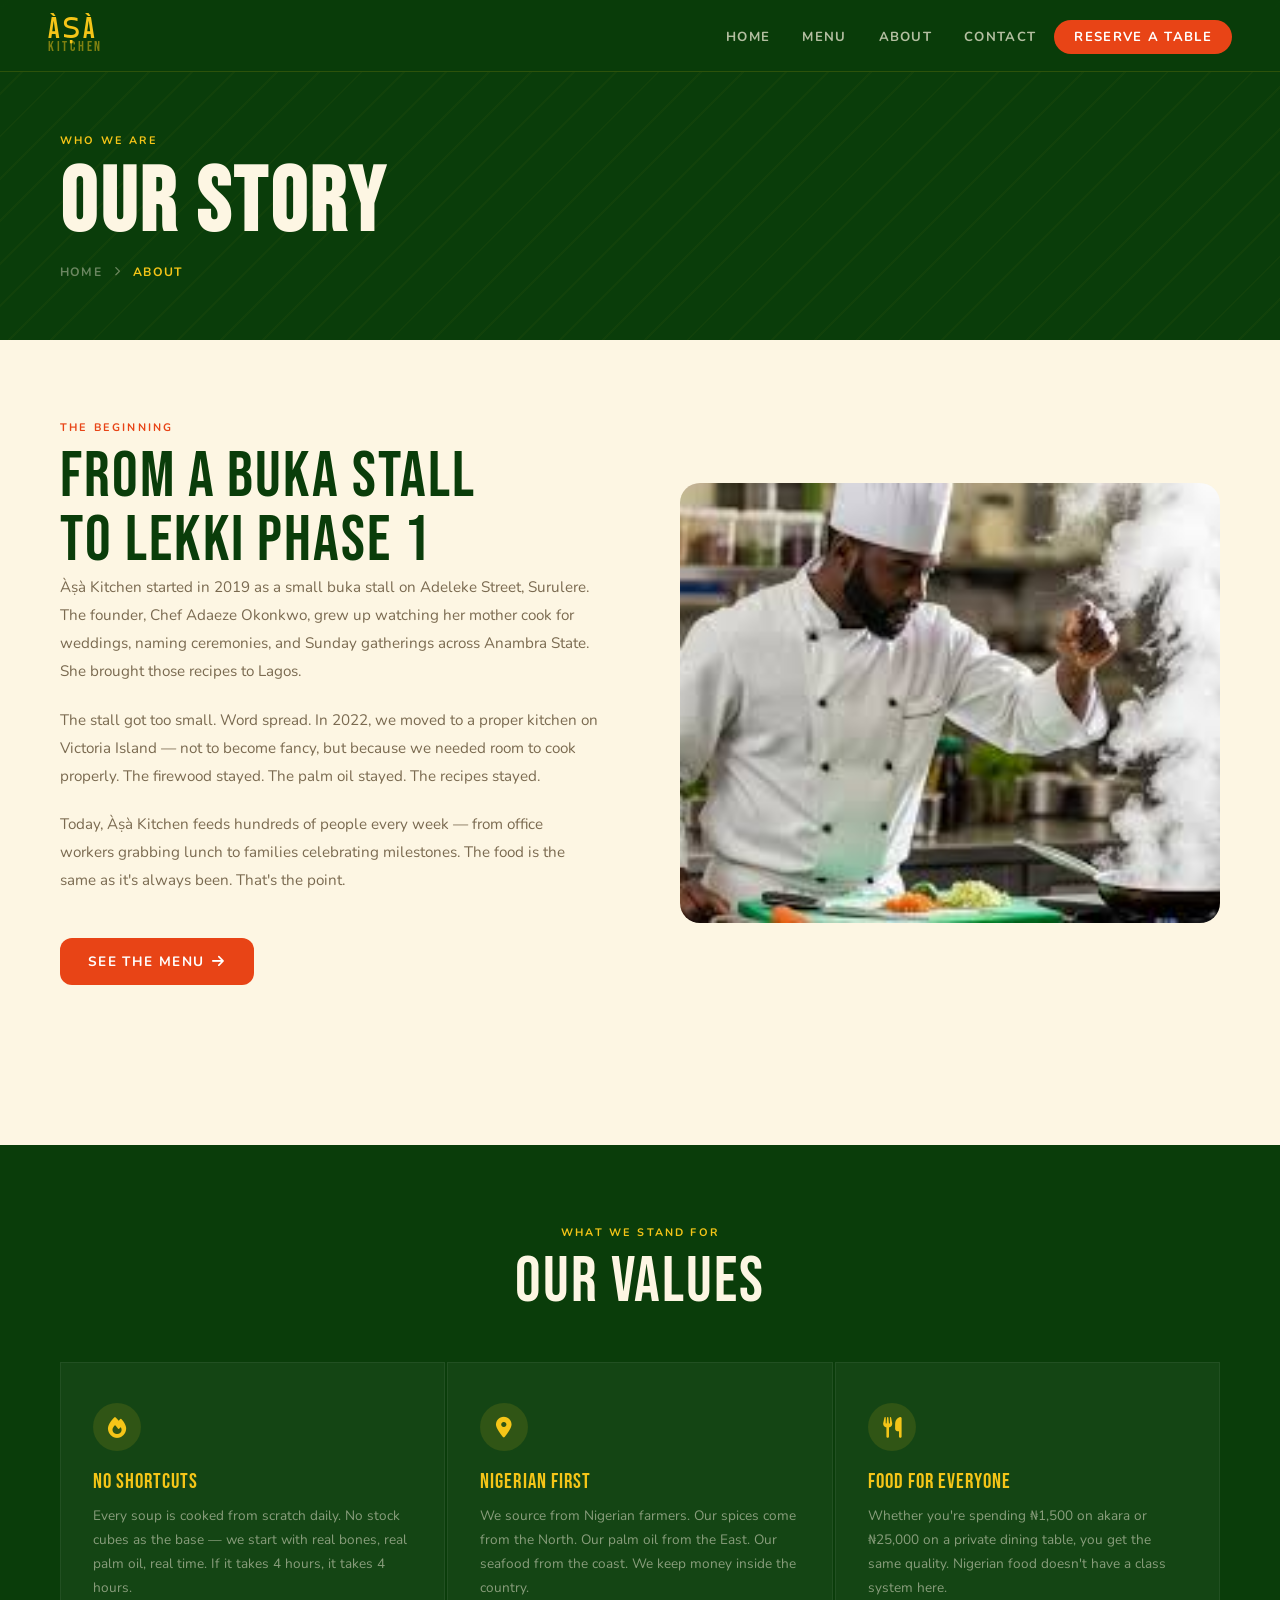
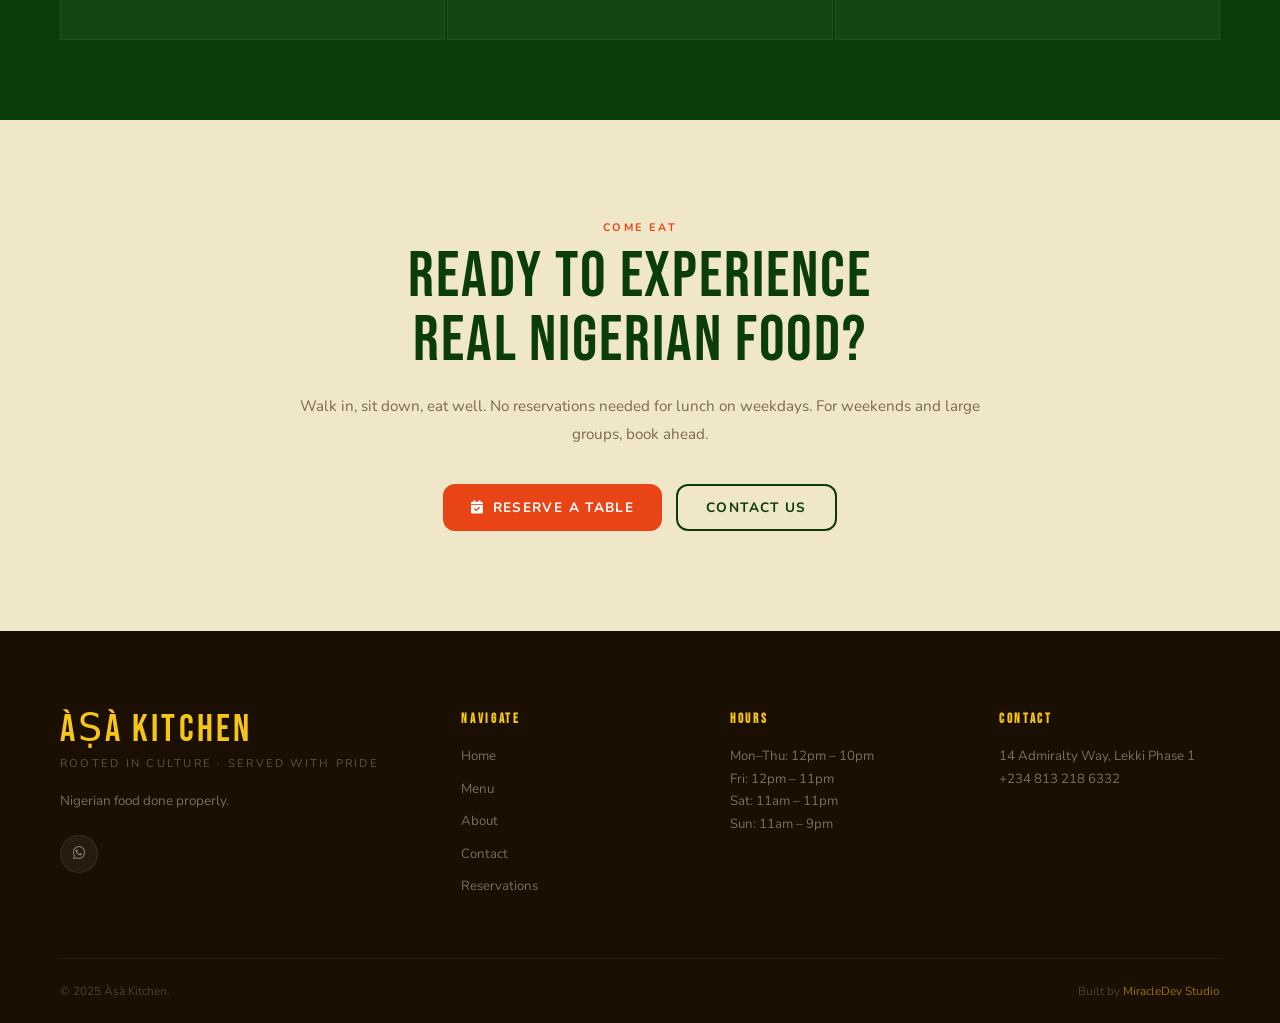
==== commit 72ae0332: "Add files via upload" ====
--- a/about.html
+++ b/about.html
@@ -7,7 +7,7 @@
   <link rel="stylesheet" href="css/style.css"/>
 </head>
 <body>
-<div id="preloader"><div class="pre-logo">ÀṢÀ</div><div class="pre-tagline">Lagos · Nigerian Kitchen</div><div class="pre-bar"><div class="pre-bar-fill"></div></div></div>
+<div id="preloader"><div class="pre-logo">ÀṢÀ</div><div class="pre-tagline">Rooted in Culture · Served with Pride</div><div class="pre-bar"><div class="pre-bar-fill"></div></div></div>
 <nav class="navbar">
   <a href="index.html" class="nav-brand">ÀṢÀ <span>Kitchen</span></a>
   <ul class="nav-links" id="nav-links">
@@ -36,7 +36,7 @@
       <a href="menu.html" class="btn-primary" style="margin-top:24px;display:inline-flex;align-items:center;gap:8px;">See the Menu <i class="fa fa-arrow-right"></i></a>
     </div>
     <div class="about-img-wrap reveal">
-      <img src="https://images.unsplash.com/photo-1414235077428-338989a2e8c0?w=900&q=80" alt="Àṣà Kitchen"/>
+      <img src="./img/chef-cooking.jpg" alt="Chef cooking over firewood at Àṣà Kitchen"/>
     </div>
   </div>
 </section>
@@ -46,17 +46,17 @@
   <div class="section-title" style="color:var(--cream);text-align:center">Our Values</div>
   <div class="values-grid reveal">
     <div class="value-card">
-      <div class="value-num">01</div>
+      <div class="value-icon"><i class="fa fa-fire"></i></div>
       <div class="value-title">No Shortcuts</div>
       <p class="value-text">Every soup is cooked from scratch daily. No stock cubes as the base — we start with real bones, real palm oil, real time. If it takes 4 hours, it takes 4 hours.</p>
     </div>
     <div class="value-card">
-      <div class="value-num">02</div>
+      <div class="value-icon"><i class="fa fa-map-marker-alt"></i></div>
       <div class="value-title">Nigerian First</div>
       <p class="value-text">We source from Nigerian farmers. Our spices come from the North. Our palm oil from the East. Our seafood from the coast. We keep money inside the country.</p>
     </div>
     <div class="value-card">
-      <div class="value-num">03</div>
+      <div class="value-icon"><i class="fa fa-utensils"></i></div>
       <div class="value-title">Food for Everyone</div>
       <p class="value-text">Whether you're spending ₦1,500 on akara or ₦25,000 on a private dining table, you get the same quality. Nigerian food doesn't have a class system here.</p>
     </div>
@@ -77,12 +77,12 @@
 
 <footer class="footer">
   <div class="footer-top">
-    <div><div class="footer-brand-name">ÀṢÀ Kitchen</div><div class="footer-brand-tag">Rooted in Culture · Served with Pride</div><p class="footer-brand-desc">Nigerian food done properly.</p><div class="footer-socials"><a href="#" class="fsocial"><i class="fab fa-instagram"></i></a><a href="#" class="fsocial"><i class="fab fa-facebook-f"></i></a><a href="#" class="fsocial"><i class="fab fa-twitter"></i></a><a href="https://wa.me/2348132186332" class="fsocial"><i class="fab fa-whatsapp"></i></a></div></div>
+    <div><div class="footer-brand-name">ÀṢÀ Kitchen</div><div class="footer-brand-tag">Rooted in Culture · Served with Pride</div><p class="footer-brand-desc">Nigerian food done properly.</p><div class="footer-socials"><a href="https://wa.me/2348132186332" class="fsocial"><i class="fab fa-whatsapp"></i></a></div></div>
     <div class="footer-col"><h4>Navigate</h4><ul><li><a href="index.html">Home</a></li><li><a href="menu.html">Menu</a></li><li><a href="about.html">About</a></li><li><a href="contact.html">Contact</a></li><li><a href="reservations.html">Reservations</a></li></ul></div>
     <div class="footer-col"><h4>Hours</h4><p>Mon–Thu: 12pm – 10pm</p><p>Fri: 12pm – 11pm</p><p>Sat: 11am – 11pm</p><p>Sun: 11am – 9pm</p></div>
     <div class="footer-col"><h4>Contact</h4><p>14 Admiralty Way, Lekki Phase 1</p><a href="tel:+2348132186332">+234 813 218 6332</a></div>
   </div>
-  <div class="footer-bottom"><p>&copy; 2025 Àṣà Kitchen.</p><p>Built by <a href="#">MiracleDev Studio</a></p></div>
+  <div class="footer-bottom"><p>&copy; 2025 Àṣà Kitchen.</p><p>Built by <a href="https://miracledev.netlify.app" target="_blank" rel="noopener">MiracleDev Studio</a></p></div>
 </footer>
 <a href="#" class="back-top" id="backTop"><i class="fa fa-arrow-up"></i></a>
 <script src="js/main.js"></script>
--- a/css/style.css
+++ b/css/style.css
@@ -177,37 +177,6 @@
   transform: rotate(-45deg) translate(5px, -5px);
 }
 
-/* MARQUEE */
-.marquee-strip {
-  background: var(--yellow);
-  padding: 10px 0;
-  overflow: hidden;
-  white-space: nowrap;
-}
-.marquee-track {
-  display: inline-flex;
-  animation: marquee 22s linear infinite;
-}
-.marquee-track span {
-  font-family: "Bebas Neue", sans-serif;
-  font-size: 1rem;
-  color: var(--green);
-  letter-spacing: 0.15em;
-  padding: 0 28px;
-}
-.marquee-track span.sep {
-  color: var(--red);
-  padding: 0 4px;
-}
-@keyframes marquee {
-  from {
-    transform: translateX(0);
-  }
-  to {
-    transform: translateX(-50%);
-  }
-}
-
 /* HERO */
 .hero {
   min-height: 100vh;
@@ -344,7 +313,7 @@
   justify-content: center;
   text-align: center;
   z-index: 3;
-  animation: spin-slow 14s linear infinite;
+  box-shadow: 0 8px 24px rgba(0, 0, 0, 0.25);
 }
 .hero-badge-inner {
   font-family: "Bebas Neue", sans-serif;
@@ -358,14 +327,6 @@
   color: var(--green);
   text-transform: uppercase;
   letter-spacing: 0.1em;
-}
-@keyframes spin-slow {
-  from {
-    transform: rotate(0);
-  }
-  to {
-    transform: rotate(360deg);
-  }
 }
 .hero-bg-text {
   position: absolute;
@@ -502,17 +463,6 @@
 }
 .dish-card:hover .dish-overlay {
   opacity: 1;
-}
-.dish-num {
-  position: absolute;
-  top: 14px;
-  left: 14px;
-  font-family: "Bebas Neue", sans-serif;
-  font-size: 2.8rem;
-  color: rgba(255, 255, 255, 0.22);
-  line-height: 1;
-  z-index: 2;
-  pointer-events: none;
 }
 .dish-tag {
   position: absolute;
@@ -777,37 +727,11 @@
   height: 300px;
   background: var(--green);
   border-radius: 16px;
-  display: flex;
-  align-items: center;
-  justify-content: center;
-  position: relative;
-  overflow: hidden;
-}
-.loc-map::before {
-  content: "";
-  position: absolute;
-  inset: 0;
-  background: repeating-linear-gradient(
-    -45deg,
-    transparent,
-    transparent 20px,
-    rgba(245, 197, 24, 0.04) 20px,
-    rgba(245, 197, 24, 0.04) 22px
-  );
-}
-.loc-map-label {
-  font-family: "Bebas Neue", sans-serif;
-  font-size: 1.1rem;
-  color: var(--yellow);
-  letter-spacing: 0.15em;
-  text-align: center;
-  position: relative;
-  z-index: 1;
-}
-.loc-map-label i {
-  font-size: 2.4rem;
+  overflow: hidden;
+  filter: grayscale(0.15) contrast(1.05);
+}
+.loc-map iframe {
   display: block;
-  margin-bottom: 8px;
 }
 .loc-details {
   margin-top: 28px;
@@ -1303,6 +1227,26 @@
   background: var(--red-dk);
   transform: translateY(-1px);
 }
+.btn-submit:disabled {
+  opacity: 0.7;
+  cursor: default;
+  transform: none;
+}
+.form-success {
+  font-size: 0.85rem;
+  color: var(--green2);
+  font-weight: 700;
+  text-align: center;
+  margin-top: 12px;
+  max-height: 0;
+  overflow: hidden;
+  opacity: 0;
+  transition: max-height 0.3s ease, opacity 0.3s ease;
+}
+.form-success.show {
+  max-height: 60px;
+  opacity: 1;
+}
 
 /* MENU PAGE */
 .menu-section {
@@ -1474,12 +1418,17 @@
 .value-card:hover {
   background: rgba(255, 255, 255, 0.08);
 }
-.value-num {
-  font-family: "Bebas Neue", sans-serif;
-  font-size: 3rem;
-  color: rgba(245, 197, 24, 0.2);
-  line-height: 1;
-  margin-bottom: 16px;
+.value-icon {
+  width: 48px;
+  height: 48px;
+  border-radius: 50%;
+  background: rgba(245, 197, 24, 0.12);
+  color: var(--yellow);
+  display: flex;
+  align-items: center;
+  justify-content: center;
+  font-size: 1.3rem;
+  margin-bottom: 18px;
 }
 .value-title {
   font-family: "Bebas Neue", sans-serif;
